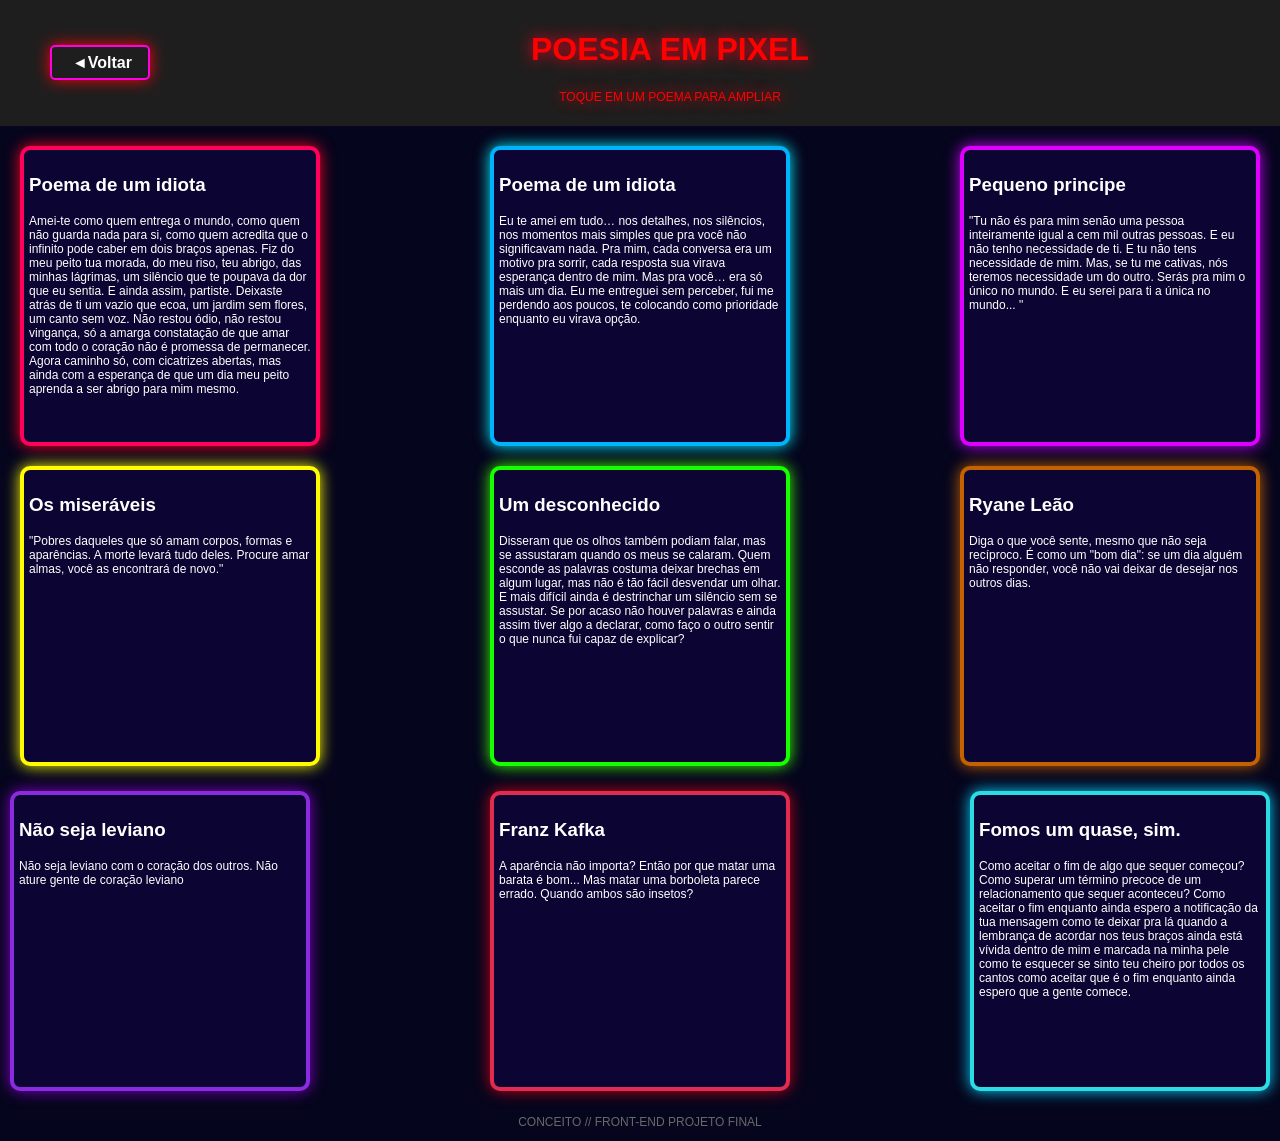
==== Trabalho final!/index.html @ 31c38b4b "fixe - colocando meu arquivo. Poesia em pixels" ====
<!DOCTYPE html>
<html lang="">
<head>
    <meta charset="UTF-8">
    <meta name="viewport" content="width=device-width, initial-scale=1.0">
    <title>POEMAS</title>
    <link rel="stylesheet" href="index.css">
</head>
<body>
<header>

        <div class="p-1">
            <div class="p-5">
                <a href="estyle.html">◄Voltar</a>
            </div>
           <!------------------------------------------>
            <div class="p-2">
                <h1 class="p-3">POESIA EM PIXEL</h1>
                <P class="p-4">TOQUE EM UM POEMA PARA AMPLIAR</P>
            </div>
            <!------dive decoração------->
            <div>
            </div>
           <!---------------------------->
        </div>
</header>
 <main>
        <div class="d-1">
            <div class="A-1">
                <h3>Poema de um idiota</h3>
                <p>
                   Amei-te como quem entrega o mundo,
                   como quem não guarda nada para si,
                   como quem acredita que o infinito
                   pode caber em dois braços apenas.

                   Fiz do meu peito tua morada,
                   do meu riso, teu abrigo,
                   das minhas lágrimas, um silêncio
                   que te poupava da dor que eu sentia.

                   E ainda assim, partiste.
                   Deixaste atrás de ti
                   um vazio que ecoa,
                   um jardim sem flores,
                   um canto sem voz.

                   Não restou ódio,
                   não restou vingança,
                   só a amarga constatação
                   de que amar com todo o coração
                   não é promessa de permanecer.

                   Agora caminho só,
                   com cicatrizes abertas,
                   mas ainda com a esperança
                   de que um dia meu peito aprenda
                   a ser abrigo para mim mesmo.</p>
            </div>
            <div class="A-2">
                <h3>Poema de um idiota</h3>
                <p>Eu te amei em tudo…
                   nos detalhes, nos silêncios,
                   nos momentos mais simples
                   que pra você não significavam nada.

                   Pra mim, cada conversa
                   era um motivo pra sorrir,
                   cada resposta sua
                   virava esperança dentro de mim.

                   Mas pra você…
                   era só mais um dia.

                   Eu me entreguei sem perceber,
                   fui me perdendo aos poucos,
                   te colocando como prioridade
                   enquanto eu virava opção.</p>
            </div>  
            <div class="A-3">
                <h3>Pequeno principe</h3>
                <p>"Tu não és para mim senão uma pessoa inteiramente igual a cem mil outras pessoas. E eu não tenho necessidade de ti. E tu não tens necessidade de mim. Mas, se tu me cativas, nós teremos necessidade um do outro. Serás pra mim o único no mundo. E eu serei para ti a única no mundo... "  </p>
            </div>
       </div>
       <div class="d-2">
            <div class="A-4">
                <h3>Os miseráveis</h3>
                <p>"Pobres daqueles que só amam corpos, formas e aparências. A morte levará tudo deles. Procure amar almas, você as encontrará de novo."

</p>
            </div>
            <div class="A-5">
                <h3>Um desconhecido</h3>
                <p>Disseram que os olhos também podiam falar,
                   mas se assustaram quando os meus se calaram.
                   Quem esconde as palavras
                   costuma deixar brechas em algum lugar,
                   mas não é tão fácil desvendar um olhar.
                   E mais difícil ainda é destrinchar um silêncio
                   sem se assustar.
                   Se por acaso não houver palavras
                   e ainda assim tiver algo a declarar,
                   como faço o outro sentir
                   o que nunca fui capaz de explicar?</p>
            </div>
            <div class="A-6">
                <h3>Ryane Leão</h3>
                <p>Diga o que você sente,
                   mesmo que não seja
                   recíproco.
                   É como um "bom dia":
                   se um dia alguém não
                   responder, você não vai
                   deixar de desejar nos outros
                   dias.</p>
            </div> 
            <!-------===============---------->
      </div>
    <div class="f-1">
         <div class="A-7">
            <h3>Não seja leviano</h3>
            <p>Não seja leviano com o coração dos outros. Não ature gente de coração leviano </p>
        </div>
        <div class="A-8">
            <h3>Franz Kafka</h3>
            <p>A aparência não importa?
               Então por que matar uma barata é bom...
               Mas matar uma borboleta parece errado.
               Quando ambos são insetos?</p>
        </div>
        <div class="A-9">
            <h3>Fomos um quase, sim.</h3>
            <p>
              Como aceitar o fim de algo que sequer começou?

              Como superar um término precoce de um relacionamento que sequer aconteceu?

              Como aceitar o fim enquanto ainda espero a notificação da tua mensagem

              como te deixar pra lá quando a lembrança de acordar nos teus braços ainda está vívida dentro de mim e marcada na minha pele

              como te esquecer se sinto teu cheiro por todos os cantos

              como aceitar que é o fim

              enquanto ainda espero

              que a gente comece.
            </p>
        </div>
   </div>
   <div class="f-2">
         <div class="A-10">
            <h3></h3>
            <p></p>
         </div>
        <!------+------>
         <div class="A-11">
            <h3></h3>
            <p></p>
         </div>
        <!------+------->
         <div class="A-12">
            <h3></h3>
            <p></p>
         </div>
        <!------+------>
   </div>
</main>

<!---------------------------------------------------->
<footer>
        <p class="s-1">
         CONCEITO // FRONT-END PROJETO FINAL
        </p>
</footer>
</body>
</html>
---- Trabalho final!/index.css ----
body {
  background-color: rgb(5, 5, 29);
  margin: 0;
  font-family: sans-serif; 
  color: white;
}
* {
  border: 0;
  box-sizing: border-box; 
}
/*=============botão================*/
.p-5 a {
    display: inline-block;
    text-decoration: none;
    color: white;
    border: 2px solid rgb(255, 0, 225);
    background-color: transparent;
    padding: 5px 20px;
    border-radius: 5px;
    box-shadow: 0 0 15px rgb(255, 0, 8);
    font-weight: bold;
    transition: 0.3s;
    width: 100px;
    height: 30px;
    position: relative;
    top: 45px;
    left: 30px;
}
.p-5 a:hover {
    background-color: rgb(255, 0, 225);
    color: #0a0a48;
}
/*============container-fixo=============*/
.p-1{
    display: flex;
    justify-content: space-between;
    text-align: center;
}
.p-2{
    position: relative;
    right:20px;
}
.p-3, .p-4{
    color: red;
    text-shadow: 0 0 15px rgb(255, 0, 30);
}
 /*=======containes==========*/
.d-1,.d-2{
    display: flex;
    justify-content: space-between;
    gap: 30px;
    margin: 20px;
}

.A-1,.A-2,.A-3,.A-4,.A-5,.A-6,.A-7,.A-8,.A-9{
    width: 300PX; 
    height: 300PX;
    background-color: rgb(12, 4, 50);
    padding: 5px;
    border-radius: 10px;
}
.A-1:hover{ 
      transform: translateY(-2px);

}
.A-1{
    border-radius: 10PX;
    border: 4px solid rgb(255, 0, 93) ;
    box-shadow: 0 0 15px rgb(255, 0, 30);
}
.A-2{
    border-radius: 10PX;
    border: 4px solid rgb(0, 179, 255) ;
    box-shadow: 0 0 15px rgb(0, 247, 255);
}
.A-2:hover{
    transform: translateY(-2px);
}
.A-3{
    border-radius: 10PX;
    border: 4px solid rgb(221, 0, 255) ;
    box-shadow: 0 0 15px rgb(204, 0, 255);
}
.A-3:hover{
    transform: translateY(-2px);
}
.A-4{
    border-radius: 10PX;
    border: 4px solid rgb(255, 251, 0) ;
    box-shadow: 0 0 15px rgb(255, 255, 0);
}
.A-4:hover{
    transform: translateY(-2px);
}
.A-5{
    border-radius: 10PX;
    border: 4px solid rgb(21, 255, 0) ;
    box-shadow: 0 0 15px rgb(60, 255, 0);
}
.A-5:hover{
    transform: translateY(-2px);
}
.A-6{
    border-radius: 10PX;
    border: 4px solid rgb(195, 98, 0) ;
    box-shadow: 0 0 15px rgb(195, 98, 0);
}
.A-6:hover{
    transform: translateY(-2px);
}
.A-7{
    border: 4px solid blueviolet;
    box-shadow: 0 0 15px rgb(130, 0, 195);
    margin: 5px;
    padding: 5px;
}
.A-7:hover{
    transform: translateY(-2px);
}
.A-8{
    border: 4px solid rgb(226, 43, 80);
    box-shadow: 0 0 15px rgb(195, 0, 20);
    margin: 5px;
    padding: 5px;
}
.A-8:hover{
    transform: translateY(-2px);
}
.A-9{
    border: 4px solid rgb(43, 220, 226);
    box-shadow: 0 0 15px #05d1ff;
    margin: 5px;
    padding: 5px;
}
.A-9:hover{
    transform: translateY(-2px);
}

/*=============================*/
.p-1 {
  display: flex;
  justify-content: space-between;
  align-items: center; 
  padding: 10px 20px;
}
/*===========botao===========*/
.p-5 a {
  display: inline-block;
  text-decoration: none;
  color: white;
  border: 2px solid rgb(255, 0, 225);
  background-color: transparent;
  padding: 5px 20px;
  border-radius: 5px;
  box-shadow: 0 0 15px rgb(255, 0, 8);
  font-weight: bold;
  transition: 0.3s;
  width: 100px;
  height: 35px;
  line-height: 22px; 
}
.p-5{
  position: relative;
  bottom: 45px;
}
/*=======================*/
header{
    width: 100%;
    background-color: rgb(31, 30, 30);
}
/*======================*/
p{
    font-family: Arial, Helvetica, sans-serif;
    font-size: 12px;
}
.f-1{
    display: flex;
    justify-content: space-between;
    margin: 5px;
}
footer{
    text-align: center;
}
.s-1{
    color: dimgray;
}
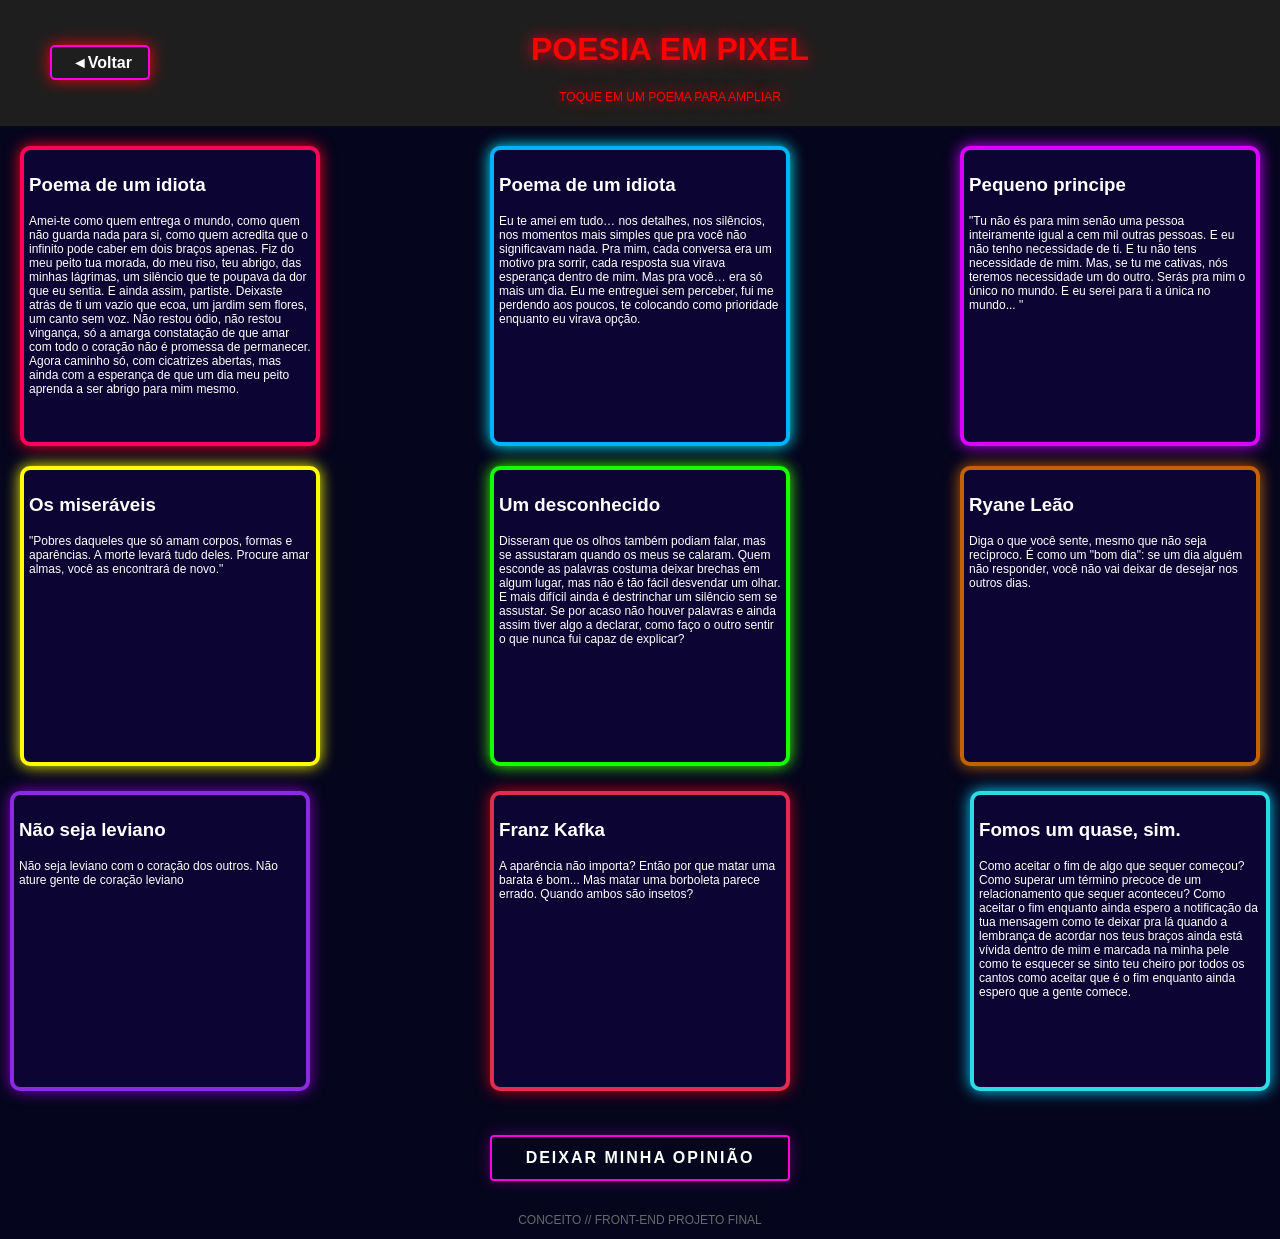
==== commit 5bb06adf: "fixe -  botão uma nova istrutura de formulário." ====
--- a/Trabalho final!/index.html
+++ b/Trabalho final!/index.html
@@ -1,5 +1,5 @@
 <!DOCTYPE html>
-<html lang="">
+<html lang="pt-BR">
 <head>
     <meta charset="UTF-8">
     <meta name="viewport" content="width=device-width, initial-scale=1.0">
@@ -167,7 +167,11 @@
         <!------+------>
    </div>
 </main>
-
+<div class="flex">
+<a href="index-form.html" class="botao-opiniao">
+    <div>DEIXAR MINHA OPINIÃO</div>
+</a>
+</div>
 <!---------------------------------------------------->
 <footer>
         <p class="s-1">
--- a/Trabalho final!/index.css
+++ b/Trabalho final!/index.css
@@ -183,4 +183,36 @@
 }
 .s-1{
     color: dimgray;
+}
+.botao-opiniao {
+    text-decoration: none; 
+    display: inline-block; 
+    width: 100%;
+    max-width: 300px; 
+    margin: 20px auto;
+}
+
+.botao-opiniao div {
+    background-color: transparent;
+    border: 2px solid rgb(255, 0, 225);
+    color: white;
+    padding: 12px 20px;
+    text-align: center;
+    font-family: 'Orbitron', sans-serif;
+    font-weight: bold;
+    letter-spacing: 2px;
+    box-shadow: 0 0 15px rgba(255, 0, 225, 0.3);
+    transition: all 0.3s ease;
+    border-radius: 4px;
+}
+
+.botao-opiniao:hover div {
+    background-color: rgb(255, 0, 225);
+    color: #0d0c12;
+    box-shadow: 0 0 25px rgb(255, 0, 225);
+    cursor: pointer;
+}
+.flex{
+    display: flex;
+    justify-content: center;
 }
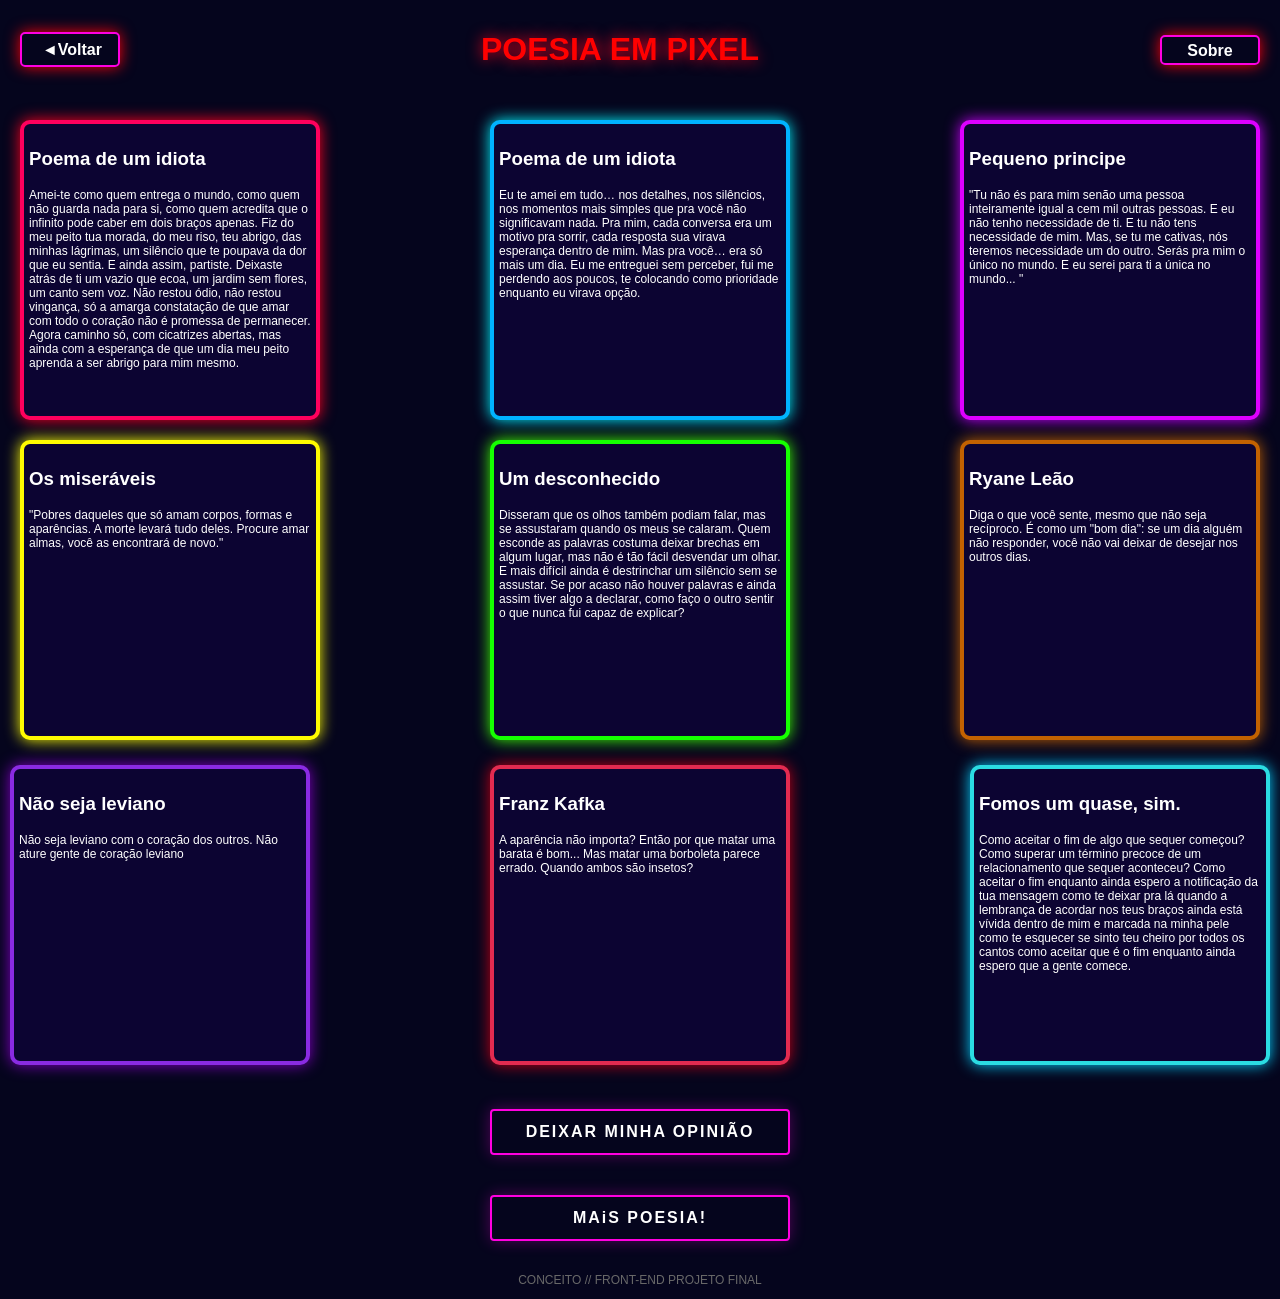
==== commit 5fbff93f: "fixe - Criação - pág e alteração no fluxo de navegação." ====
--- a/Trabalho final!/index.html
+++ b/Trabalho final!/index.html
@@ -16,10 +16,9 @@
            <!------------------------------------------>
             <div class="p-2">
                 <h1 class="p-3">POESIA EM PIXEL</h1>
-                <P class="p-4">TOQUE EM UM POEMA PARA AMPLIAR</P>
             </div>
-            <!------dive decoração------->
-            <div>
+            <div class="p-10">
+                <a href="index-pág-explicativa.html">Sobre</a>
             </div>
            <!---------------------------->
         </div>
@@ -172,6 +171,11 @@
     <div>DEIXAR MINHA OPINIÃO</div>
 </a>
 </div>
+<div class="flex">
+<a href="index-text.html" class="botao-opiniao">
+    <div>MAiS POESIA!</div>
+</a>
+</div>
 <!---------------------------------------------------->
 <footer>
         <p class="s-1">
--- a/Trabalho final!/index.css
+++ b/Trabalho final!/index.css
@@ -9,6 +9,28 @@
   box-sizing: border-box; 
 }
 /*=============botão================*/
+.p-10 a{
+   display: inline-block;
+    text-decoration: none;
+    color: white;
+    border: 2px solid rgb(255, 0, 225);
+    background-color: transparent;
+    padding: 5px 20px;
+    border-radius: 5px;
+    box-shadow: 0 0 15px rgb(255, 0, 8);
+    font-weight: bold;
+    transition: 0.3s;
+    width: 100px;
+    height: 30px;
+    position: relative;
+    top: 0;
+    left: 0; 
+}
+.p-10 a:hover {
+    background-color: rgb(255, 0, 225);
+    color: #0a0a48;
+}
+
 .p-5 a {
     display: inline-block;
     text-decoration: none;
@@ -24,7 +46,7 @@
     height: 30px;
     position: relative;
     top: 45px;
-    left: 30px;
+    left:px;
 }
 .p-5 a:hover {
     background-color: rgb(255, 0, 225);
@@ -166,7 +188,7 @@
 /*=======================*/
 header{
     width: 100%;
-    background-color: rgb(31, 30, 30);
+
 }
 /*======================*/
 p{
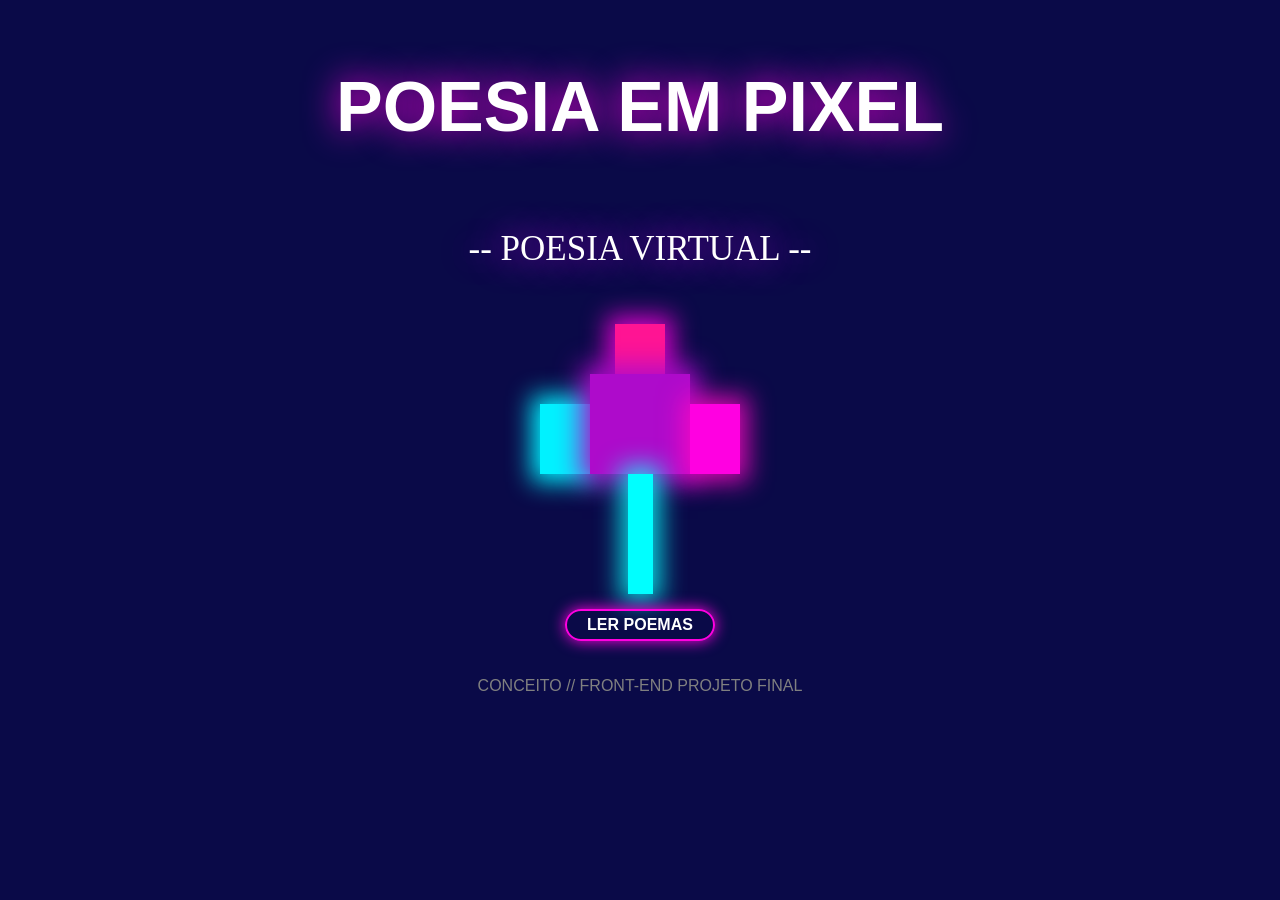
==== commit 1e498547: "refactor: renomeia arquivos html e css para corrigir pagina inicial" ====
--- a/Trabalho final!/index.html
+++ b/Trabalho final!/index.html
@@ -3,184 +3,38 @@
 <head>
     <meta charset="UTF-8">
     <meta name="viewport" content="width=device-width, initial-scale=1.0">
-    <title>POEMAS</title>
-    <link rel="stylesheet" href="index.css">
+    <title>Poesia em Pixel</title>
+    <link rel="stylesheet" href="estyle.css">
 </head>
 <body>
-<header>
-
-        <div class="p-1">
-            <div class="p-5">
-                <a href="estyle.html">◄Voltar</a>
-            </div>
-           <!------------------------------------------>
-            <div class="p-2">
-                <h1 class="p-3">POESIA EM PIXEL</h1>
-            </div>
-            <div class="p-10">
-                <a href="index-pág-explicativa.html">Sobre</a>
-            </div>
-           <!---------------------------->
+     <header>
+            <h1 class="A-1">POESIA EM PIXEL</h1>
+            <P class="B-1">-- POESIA VIRTUAL --</P>
+    </header>
+<main>
+    <div class="desenho-pixel">
+        
+        <div class="item-1"></div>
+        
+        <div class="linha-meio">
+            <div class="item-3"></div>
+            <div class="item-2"></div>
+            <div class="item-4"></div>
         </div>
-</header>
- <main>
-        <div class="d-1">
-            <div class="A-1">
-                <h3>Poema de um idiota</h3>
-                <p>
-                   Amei-te como quem entrega o mundo,
-                   como quem não guarda nada para si,
-                   como quem acredita que o infinito
-                   pode caber em dois braços apenas.
-
-                   Fiz do meu peito tua morada,
-                   do meu riso, teu abrigo,
-                   das minhas lágrimas, um silêncio
-                   que te poupava da dor que eu sentia.
-
-                   E ainda assim, partiste.
-                   Deixaste atrás de ti
-                   um vazio que ecoa,
-                   um jardim sem flores,
-                   um canto sem voz.
-
-                   Não restou ódio,
-                   não restou vingança,
-                   só a amarga constatação
-                   de que amar com todo o coração
-                   não é promessa de permanecer.
-
-                   Agora caminho só,
-                   com cicatrizes abertas,
-                   mas ainda com a esperança
-                   de que um dia meu peito aprenda
-                   a ser abrigo para mim mesmo.</p>
-            </div>
-            <div class="A-2">
-                <h3>Poema de um idiota</h3>
-                <p>Eu te amei em tudo…
-                   nos detalhes, nos silêncios,
-                   nos momentos mais simples
-                   que pra você não significavam nada.
-
-                   Pra mim, cada conversa
-                   era um motivo pra sorrir,
-                   cada resposta sua
-                   virava esperança dentro de mim.
-
-                   Mas pra você…
-                   era só mais um dia.
-
-                   Eu me entreguei sem perceber,
-                   fui me perdendo aos poucos,
-                   te colocando como prioridade
-                   enquanto eu virava opção.</p>
-            </div>  
-            <div class="A-3">
-                <h3>Pequeno principe</h3>
-                <p>"Tu não és para mim senão uma pessoa inteiramente igual a cem mil outras pessoas. E eu não tenho necessidade de ti. E tu não tens necessidade de mim. Mas, se tu me cativas, nós teremos necessidade um do outro. Serás pra mim o único no mundo. E eu serei para ti a única no mundo... "  </p>
-            </div>
-       </div>
-       <div class="d-2">
-            <div class="A-4">
-                <h3>Os miseráveis</h3>
-                <p>"Pobres daqueles que só amam corpos, formas e aparências. A morte levará tudo deles. Procure amar almas, você as encontrará de novo."
-
-</p>
-            </div>
-            <div class="A-5">
-                <h3>Um desconhecido</h3>
-                <p>Disseram que os olhos também podiam falar,
-                   mas se assustaram quando os meus se calaram.
-                   Quem esconde as palavras
-                   costuma deixar brechas em algum lugar,
-                   mas não é tão fácil desvendar um olhar.
-                   E mais difícil ainda é destrinchar um silêncio
-                   sem se assustar.
-                   Se por acaso não houver palavras
-                   e ainda assim tiver algo a declarar,
-                   como faço o outro sentir
-                   o que nunca fui capaz de explicar?</p>
-            </div>
-            <div class="A-6">
-                <h3>Ryane Leão</h3>
-                <p>Diga o que você sente,
-                   mesmo que não seja
-                   recíproco.
-                   É como um "bom dia":
-                   se um dia alguém não
-                   responder, você não vai
-                   deixar de desejar nos outros
-                   dias.</p>
-            </div> 
-            <!-------===============---------->
-      </div>
-    <div class="f-1">
-         <div class="A-7">
-            <h3>Não seja leviano</h3>
-            <p>Não seja leviano com o coração dos outros. Não ature gente de coração leviano </p>
+        
+        <div class="item-5"></div>
+        
+        <div class="Botao">
+            <a href="index-poema.html">LER POEMAS</a>
         </div>
-        <div class="A-8">
-            <h3>Franz Kafka</h3>
-            <p>A aparência não importa?
-               Então por que matar uma barata é bom...
-               Mas matar uma borboleta parece errado.
-               Quando ambos são insetos?</p>
-        </div>
-        <div class="A-9">
-            <h3>Fomos um quase, sim.</h3>
-            <p>
-              Como aceitar o fim de algo que sequer começou?
-
-              Como superar um término precoce de um relacionamento que sequer aconteceu?
-
-              Como aceitar o fim enquanto ainda espero a notificação da tua mensagem
-
-              como te deixar pra lá quando a lembrança de acordar nos teus braços ainda está vívida dentro de mim e marcada na minha pele
-
-              como te esquecer se sinto teu cheiro por todos os cantos
-
-              como aceitar que é o fim
-
-              enquanto ainda espero
-
-              que a gente comece.
-            </p>
-        </div>
-   </div>
-   <div class="f-2">
-         <div class="A-10">
-            <h3></h3>
-            <p></p>
-         </div>
-        <!------+------>
-         <div class="A-11">
-            <h3></h3>
-            <p></p>
-         </div>
-        <!------+------->
-         <div class="A-12">
-            <h3></h3>
-            <p></p>
-         </div>
-        <!------+------>
-   </div>
+        
+    </div>
 </main>
-<div class="flex">
-<a href="index-form.html" class="botao-opiniao">
-    <div>DEIXAR MINHA OPINIÃO</div>
-</a>
-</div>
-<div class="flex">
-<a href="index-text.html" class="botao-opiniao">
-    <div>MAiS POESIA!</div>
-</a>
-</div>
-<!---------------------------------------------------->
 <footer>
-        <p class="s-1">
-         CONCEITO // FRONT-END PROJETO FINAL
-        </p>
-</footer>
+    <div class="container-footer">
+        <p class="B-2">CONCEITO // FRONT-END PROJETO FINAL</p>
+        
+    </div>
+ </footer>   
 </body>
 </html>
--- a/Trabalho final!/estyle.css
+++ b/Trabalho final!/estyle.css
@@ -0,0 +1,130 @@
+body {
+    background-color: rgb(10, 10, 72);
+    margin: 0;
+    font-family: sans-serif;
+    color: white;
+}
+
+* {
+    border: 0;
+    box-sizing: border-box;
+}
+
+/*=====================================*/
+header,
+footer {
+    display: flex;
+    flex-direction: column;
+    align-items: center;
+    justify-content: center;
+    margin: 20px 0;
+}
+
+.desenho-pixel {
+    display: flex;
+    flex-direction: column;
+    align-items: center;
+    gap: 0px;
+}
+
+.linha-meio {
+    display: flex;
+    flex-direction: row;
+    align-items: flex-end;
+
+}
+
+.item-1 {
+    width: 50px;
+    height: 50px;
+    background-color: deeppink;
+    box-shadow: 0 0 25px 8px rgba(254, 0, 224, 0.818);
+}
+
+.item-2 {
+    width: 100px;
+    height: 100px;
+    background-color: rgb(174, 11, 203);
+    box-shadow: 0 0 25px 8px rgb(174, 11, 203);
+}
+
+.item-3 {
+    width: 50px;
+    height: 70px;
+    background-color: rgb(0, 242, 255);
+    box-shadow: 0 0 25px 8px rgb(0, 242, 255);
+}
+
+.item-4 {
+    width: 50px;
+    height: 70px;
+    background-color: rgb(255, 0, 225);
+    box-shadow: 0 0 25px 8px rgba(255, 7, 197, 0.818);
+}
+
+.item-5 {
+    width: 25px;
+    height: 120px;
+    background-color: aqua;
+    box-shadow: 0 0 25px 8px rgba(7, 255, 251, 0.818);
+
+}
+
+.Botao a {
+    margin-top: 15px;
+    display: inline-block;
+    text-decoration: none;
+    color: white;
+    border: 2px solid rgb(255, 0, 225);
+    background-color: transparent;
+    padding: 5px 20px;
+    border-radius: 20px;
+    box-shadow: 0 0 15px rgb(255, 0, 225);
+    font-weight: bold;
+    transition: 0.3s;
+}
+
+.Botao a:hover {
+    background-color: rgb(255, 0, 225);
+    color: #0a0a48;
+}
+
+/*===========================*/
+.A-1 {
+    text-shadow: 0 0 35px rgb(255, 0, 225);
+    font-size: 70px;
+    font-weight: 9000;
+}
+
+.B-1 {
+    text-shadow: 0 0 35px rgb(204, 0, 255);
+    font-family: serif;
+    font-weight: 50px;
+    font-size: 35px;
+}
+
+.B-2 {
+    color: gray;
+}
+
+@keyframes flutuar {
+    0% {
+        transform: translateY(0);
+    }
+
+    50% {
+        transform: translateY(-15px);
+    }
+
+    100% {
+        transform: translateY(0);
+    }
+}
+
+.item-1,
+.item-2,
+.item-3,
+.item-4,
+.item-5 {
+    animation: flutuar 3s ease-in-out infinite;
+}
